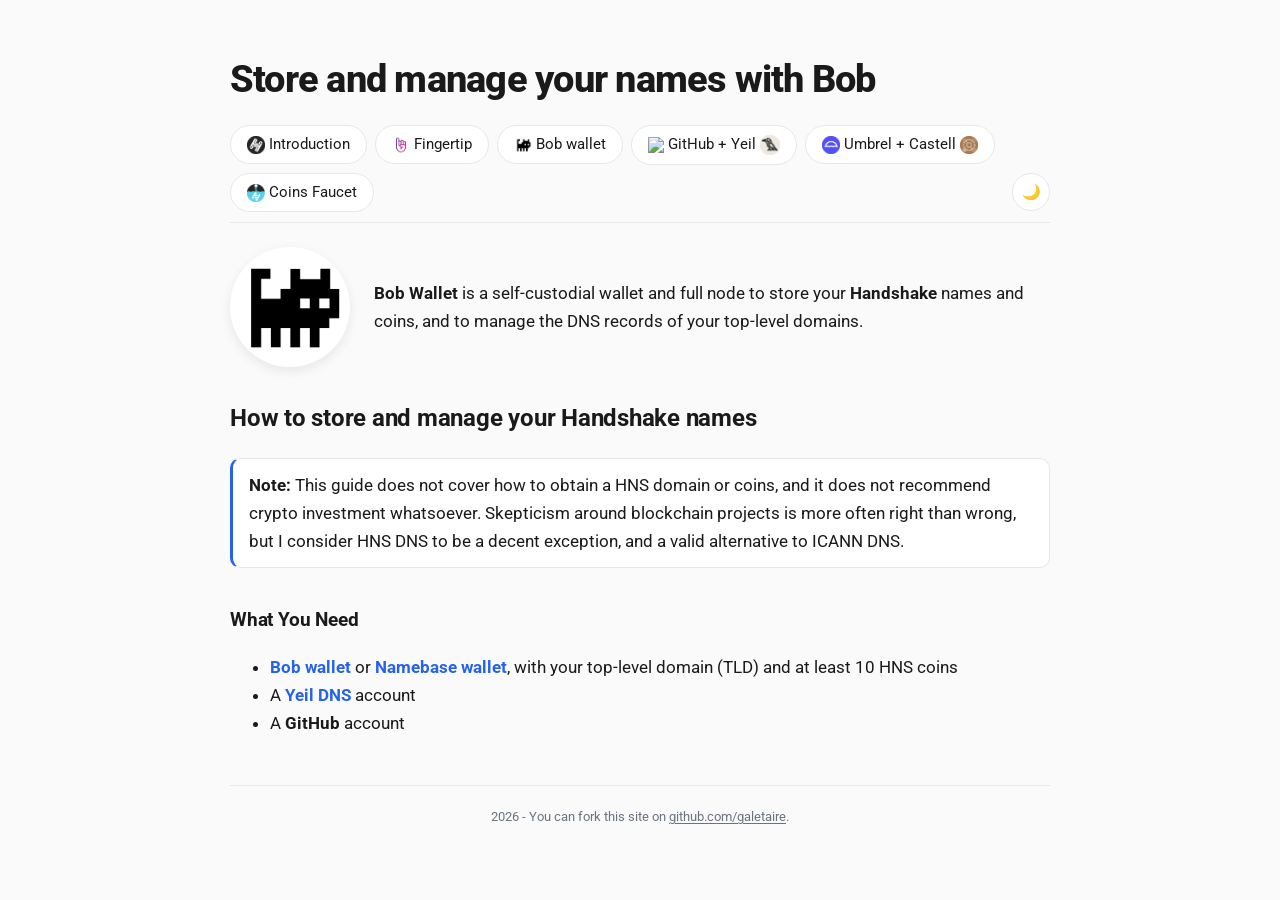
==== bobwallet.html @ 17236f43 "Rename faucet page to Coins Faucet Use the new Coins Faucet label across the navbar and faucet.html'" ====
<!DOCTYPE html>
<html lang="en">
<head>
      <meta charset="UTF-8">
      <script>(function(){var t=localStorage.getItem('theme');if(t)document.documentElement.setAttribute('data-theme',t);})();</script>
      <meta name="viewport" content="width=device-width, initial-scale=1.0">
      <meta title="Bob Wallet - Handshake functional guide">
      <meta description="Bob Wallet - A functional guide for Handshake users">
      <meta name="lightning" content="lnurlp:galetaire@getalby.com"/>
      <meta property="og:site_name" content="Handshake functional guide"/>
      <meta property="og:description" content="Bob Wallet - A functional guide for Handshake users" />
      <meta property="og:image" content="https://raw.githubusercontent.com/galetaire/galetaireID/refs/heads/main/public/favicon.ico">
      <link href="https://fonts.googleapis.com/css2?family=Roboto:wght@400;700&display=swap" rel="stylesheet">
      <link href="http://fonts.googleapis.com/css?family=Questrial" rel="stylesheet" type="text/css">
      <link href="styles/style.css" rel="stylesheet" type="text/css">
      <title>Bob Wallet - Handshake functional guide</title>
</head>
<body>
<h1>Store and manage your names with Bob</h1>
<div class="navbar">
  <button onclick="window.location.href='index.html'"><img src="images/handshake-mark.png" class="icon-inline" width="18px"/> Introduction</button>
  <button onclick="window.location.href='fingertip.html'"><img src="images/fingertip-mark.png" class="icon-inline" width="18px"/> Fingertip</button>
  <button onclick="window.location.href='bobwallet.html'"><img src="images/bob-mark.png" class="icon-inline" width="18px"/> Bob wallet</button>
  <button onclick="window.location.href='github.html'"><img src="images/github-mark.svg" class="icon-inline" width="18px"/> GitHub + Yeil <img src="images/yeil-mark.png" class="icon-inline" width="20px"/></button>
  <button onclick="window.location.href='umbrel.html'"><img src="images/umbrel-mark.png" class="icon-inline" width="18px"/> Umbrel + Castell <img src="images/castell-mark.png" class="icon-inline" width="18px"/></button>
  <button onclick="window.location.href='faucet.html'"><img src="images/faucet.png" class="icon-inline" width="18px"/> Coins Faucet </button>
  <button id="theme-toggle" class="theme-toggle" onclick="toggleTheme()" aria-label="Toggle theme">🌙</button>
</div>

<div class="intro">
  <img src="images/bob-mark.png" alt="Bob Wallet">
  <p><b>Bob Wallet</b> is a self-custodial wallet and full node to store your <b>Handshake</b> names and coins, and to manage the DNS records of your top-level domains.</p>
</div>

<div class="guide">
<h2>How to store and manage your Handshake names</h2>

<blockquote>
  <p><b>Note:</b> This guide does not cover how to obtain a HNS domain or coins, and it does not recommend crypto investment whatsoever. Skepticism around blockchain projects is more often right than wrong, but I consider HNS DNS to be a decent exception, and a valid alternative to ICANN DNS.</p>
</blockquote>

<h3>What You Need</h3>

<ul>
  <li><a href="https://github.com/shadstoneofficial/bob-wallet/releases" target="_blank"><b>Bob wallet</b></a> or <a href="https://namebase.io/wallet" target="_blank"><b>Namebase wallet</b></a>, with your top-level domain (TLD) and at least 10 HNS coins</li>
  <li>A <a href="https://dns.yeil.app" target="_blank"><b>Yeil DNS</b></a> account</li>
  <li>A <b>GitHub</b> account</li>
</ul>

</div>

<!-- Footer-->
<div id="footer">
  <script>document.write(new Date().getFullYear())</script> - You can fork this site on <a href="https://github.com/galetaire/homesite-hns" target="_blank">github.com/galetaire</a>.
</div>
<script src="theme.js" defer></script>
</body>
</html>
---- styles/style.css ----
:root {
  --bg: #fafafa;
  --surface: #ffffff;
  --surface-2: #f2f3f5;
  --text: #1a1a1a;
  --text-muted: #6b7280;
  --accent: #2563eb;
  --accent-hover: #1d4ed8;
  --accent-soft: rgba(37, 99, 235, 0.1);
  --border: #e5e7eb;
  --radius: 14px;
  --radius-sm: 10px;
  --shadow-sm: 0 1px 2px rgba(15, 17, 21, 0.04), 0 1px 3px rgba(15, 17, 21, 0.06);
  --shadow-md: 0 4px 12px rgba(15, 17, 21, 0.08);
  --brand-nostr: #7c3aed;
  --brand-primal: #b91c1c;
  color-scheme: light dark;
}

@media (prefers-color-scheme: dark) {
  :root {
    --bg: #0f1115;
    --surface: #1a1d23;
    --surface-2: #20242c;
    --text: #e8e9ec;
    --text-muted: #9aa0ab;
    --accent: #60a5fa;
    --accent-hover: #8ec1fb;
    --accent-soft: rgba(96, 165, 250, 0.14);
    --border: #2a2e37;
    --shadow-sm: 0 1px 2px rgba(0, 0, 0, 0.3), 0 1px 3px rgba(0, 0, 0, 0.35);
    --shadow-md: 0 6px 16px rgba(0, 0, 0, 0.4);
    --brand-nostr: #c084fc;
    --brand-primal: #f87171;
  }
}

/* Manual theme override (wins over system preference once the user picks one) */
html[data-theme="light"] {
  --bg: #fafafa;
  --surface: #ffffff;
  --surface-2: #f2f3f5;
  --text: #1a1a1a;
  --text-muted: #6b7280;
  --accent: #2563eb;
  --accent-hover: #1d4ed8;
  --accent-soft: rgba(37, 99, 235, 0.1);
  --border: #e5e7eb;
  --shadow-sm: 0 1px 2px rgba(15, 17, 21, 0.04), 0 1px 3px rgba(15, 17, 21, 0.06);
  --shadow-md: 0 4px 12px rgba(15, 17, 21, 0.08);
  --brand-nostr: #7c3aed;
  --brand-primal: #b91c1c;
}

html[data-theme="dark"] {
  --bg: #0f1115;
  --surface: #1a1d23;
  --surface-2: #20242c;
  --text: #e8e9ec;
  --text-muted: #9aa0ab;
  --accent: #60a5fa;
  --accent-hover: #8ec1fb;
  --accent-soft: rgba(96, 165, 250, 0.14);
  --border: #2a2e37;
  --shadow-sm: 0 1px 2px rgba(0, 0, 0, 0.3), 0 1px 3px rgba(0, 0, 0, 0.35);
  --shadow-md: 0 6px 16px rgba(0, 0, 0, 0.4);
  --brand-nostr: #c084fc;
  --brand-primal: #f87171;
}

* {
  box-sizing: border-box;
}

html {
  font-size: 17px;
  line-height: 1.65;
  scroll-behavior: smooth;
}

::selection {
  background: var(--accent-soft);
  color: var(--text);
}

::-webkit-scrollbar {
  height: 8px;
  width: 8px;
}

::-webkit-scrollbar-track {
  background: transparent;
}

::-webkit-scrollbar-thumb {
  background: var(--border);
  border-radius: 999px;
}

body {
  max-width: 860px;
  width: 100%;
  margin: 0 auto;
  padding: 48px 20px 32px;
  font-family: 'Roboto', 'Questrial', system-ui, -apple-system, sans-serif;
  color: var(--text);
  background: var(--bg);
  transition: background-color 0.2s ease, color 0.2s ease;
}

h1 {
  font-size: clamp(30px, 5vw, 38px);
  font-weight: 800;
  letter-spacing: -0.02em;
  margin: 0 0 4px;
}

h2 {
  font-size: 24px;
  font-weight: 700;
  letter-spacing: -0.01em;
}

h3 {
  font-size: 19px;
  font-weight: 700;
  letter-spacing: -0.01em;
  margin-top: 36px;
  margin-bottom: 12px;
}

p {
  color: var(--text);
}

a:link,
a:visited {
  color: var(--accent);
  text-decoration: none;
  background-image: linear-gradient(var(--accent), var(--accent));
  background-position: 0 100%;
  background-repeat: no-repeat;
  background-size: 0% 1px;
  transition: background-size 0.2s ease, color 0.2s ease;
}

a:hover,
a:focus-visible {
  color: var(--accent-hover);
  background-size: 100% 1px;
}

a:focus-visible,
button:focus-visible {
  outline: 2px solid var(--accent);
  outline-offset: 2px;
}

small {
  color: var(--text-muted);
}

hr {
  border: none;
  border-top: 1px solid var(--border);
  margin: 32px 0;
}

#title {
  text-align: left;
  padding: 30px 0;
  font-size: 28px;
  letter-spacing: -0.01em;
  color: var(--text);
}

#legend {
  display: flex;
  flex-wrap: wrap;
  justify-content: flex-end;
  padding: 0 10px 10px;
  font-size: 12px;
}

#legend .item {
  line-height: 12px;
  padding: 0 10px 0 4px;
}

#legend .item.male {
  border-left: 12px solid #19A0AA;
}

#legend .item.female {
  border-left: 12px solid #F15F36;
}

.chart-wrapper {
  width: 100%;
  max-width: 100%;
  overflow-x: auto;
}

/* Wider content pages (chart-heavy) */
body.wide {
  max-width: 920px;
}

.page-subtitle {
  display: block;
  margin-top: 10px;
  color: var(--text-muted);
  font-size: 14px;
}

/* Chapter index (market.html table of contents) */
.index {
  background: var(--surface);
  border: 1px solid var(--border);
  border-radius: var(--radius);
  box-shadow: var(--shadow-sm);
  padding: 20px 24px;
}

.index ul {
  list-style: none;
  margin: 0;
  padding: 0;
}

.index > ul > li {
  font-weight: 700;
  margin-top: 14px;
}

.index > ul > li:first-child {
  margin-top: 0;
}

.index ul ul {
  margin: 6px 0 6px 8px;
  padding-left: 16px;
  border-left: 1px solid var(--border);
}

.index ul ul li {
  font-weight: 400;
  font-size: 14px;
  padding: 4px 0;
}

/* Chapters / chart subsections (market.html) */
.section {
  margin: 40px 0;
}

.section > h2 {
  padding-bottom: 12px;
  border-bottom: 1px solid var(--border);
}

.subsection {
  background: var(--surface);
  border: 1px solid var(--border);
  border-radius: var(--radius);
  box-shadow: var(--shadow-sm);
  padding: 20px 24px;
  margin: 20px 0;
}

.subsection h3 {
  margin-top: 0;
}

.subsection small {
  display: block;
  margin-top: 8px;
}

/* Two column layout (fonts.html) */
.two-column-container {
  display: flex;
  flex-wrap: wrap;
  gap: 20px;
  padding: 0;
  margin: 20px 0;
}

.two-column-container .column {
  flex: 1 1 260px;
  background: var(--surface);
  border: 1px solid var(--border);
  border-radius: var(--radius);
  box-shadow: var(--shadow-sm);
  padding: 20px 24px;
}

.two-column-container .column > li {
  list-style: none;
  font-weight: 700;
  margin-top: 14px;
}

.two-column-container .column > li:first-child {
  margin-top: 0;
}

.two-column-container ul {
  list-style: none;
  margin: 6px 0 6px 8px;
  padding-left: 16px;
  border-left: 1px solid var(--border);
}

.two-column-container ul li {
  font-weight: 400;
  font-size: 14px;
  padding: 4px 0;
}

#footer {
  text-align: center;
  font-size: 13px;
  color: var(--text-muted);
  margin-top: 48px;
  padding-top: 20px;
  border-top: 1px solid var(--border);
}

#footer a {
  color: var(--text-muted);
  text-decoration: underline;
  text-underline-offset: 2px;
  background: none;
}

#footer a:hover {
  color: var(--accent);
}

/* Cards / sections */
.card {
  background: var(--surface);
  border: 1px solid var(--border);
  border-radius: var(--radius);
  box-shadow: var(--shadow-sm);
  padding: 24px;
}

.intro {
  display: flex;
  align-items: center;
  gap: 24px;
  margin: 24px 0;
}

.intro img {
  width: 120px;
  height: 120px;
  border-radius: 50%;
  object-fit: cover;
  box-shadow: var(--shadow-md);
  flex-shrink: 0;
}

.intro p {
  margin: 0;
}

table {
  width: 100%;
  border-collapse: separate;
  border-spacing: 0;
  word-wrap: break-word;
  margin: 20px 0;
  font-size: 15px;
  overflow-x: auto;
  background: var(--surface);
  border: 1px solid var(--border);
  border-radius: var(--radius);
  overflow: hidden;
}

th,
td {
  padding: 10px 20px;
  text-align: left;
  border-bottom: 1px solid var(--border);
}

th {
  background-color: var(--bg);
  font-weight: 700;
  font-size: 13px;
  text-transform: uppercase;
  letter-spacing: 0.04em;
  color: var(--text-muted);
}

tr:last-child td {
  border-bottom: none;
}

td a {
  color: var(--accent);
  text-decoration: none;
}

td a:hover {
  text-decoration: underline;
}

/* Contact list */
.contact-list {
  list-style: none;
  margin: 16px 0;
  padding: 0;
  display: flex;
  flex-direction: column;
  gap: 10px;
}

.contact-list li {
  display: flex;
  align-items: center;
  gap: 10px;
  background: var(--surface);
  border: 1px solid var(--border);
  border-radius: 10px;
  padding: 10px 14px;
  font-size: 15px;
}

.contact-list .signature {
  color: var(--text-muted);
  font-size: 13px;
}

.icon-inline {
  vertical-align: middle;
}

#map {
  height: 50vh;
  background: var(--surface-2);
  border: 1px solid var(--border);
  border-radius: var(--radius);
  overflow: hidden;
  margin: 20px 0;
}

.brand-nostr {
  color: var(--brand-nostr);
}

.brand-primal {
  color: var(--brand-primal);
}

/* Navbar */
.navbar {
  padding: 10px 0;
  display: flex;
  flex-wrap: wrap;
  justify-content: flex-start;
  align-items: center;
  gap: 8px;
  border-bottom: 1px solid var(--border);
  margin-bottom: 24px;
}

.navbar button {
  background-color: var(--surface);
  color: var(--text);
  border: 1px solid var(--border);
  padding: 9px 16px;
  border-radius: 999px;
  cursor: pointer;
  transition: background-color 0.2s ease, border-color 0.2s ease, transform 0.15s ease, box-shadow 0.2s ease;
  font-size: 15px;
  font-family: 'Roboto', sans-serif;
}

.navbar button:hover {
  background-color: var(--bg);
  border-color: var(--accent);
  transform: translateY(-1px);
  box-shadow: var(--shadow-sm);
}

.navbar button:active {
  transform: translateY(0);
}

.theme-toggle {
  margin-left: auto;
  width: 38px;
  height: 38px;
  padding: 0;
  display: inline-flex;
  align-items: center;
  justify-content: center;
  font-size: 16px;
  line-height: 1;
}

.signature {
  word-break: break-all;
  white-space: normal;
  font-family: ui-monospace, SFMono-Regular, Menlo, monospace;
}

/* Long-form guides (github.html) */
.guide h2 {
  margin-top: 32px;
}

.guide img {
  display: block;
  max-width: 100%;
  height: auto;
  margin: 16px 0;
  border: 1px solid var(--border);
  border-radius: var(--radius-sm);
}

.guide blockquote {
  margin: 20px 0;
  padding: 12px 16px;
  background: var(--surface);
  border: 1px solid var(--border);
  border-left: 3px solid var(--accent);
  border-radius: var(--radius-sm);
}

.guide blockquote p {
  margin: 0;
}

.guide code {
  padding: 1px 5px;
  font-family: ui-monospace, SFMono-Regular, Menlo, monospace;
  font-size: 0.9em;
  background: var(--surface-2);
  border-radius: 6px;
}

.guide pre {
  padding: 12px 16px;
  overflow-x: auto;
  background: var(--surface-2);
  border: 1px solid var(--border);
  border-radius: var(--radius-sm);
}

.guide pre code {
  padding: 0;
  background: none;
}

/* Mobile Responsiveness */
@media (max-width: 768px) {
  html {
    font-size: 15px;
  }

  body {
    width: 100%;
    padding: 32px 16px 24px;
  }

  h1 {
    line-height: 1.15;
  }

  h2 {
    font-size: 20px;
  }

  .intro {
    flex-direction: column;
    align-items: flex-start;
    gap: 16px;
  }

  .intro img {
    width: 96px;
    height: 96px;
  }

  .navbar {
    display: flex;
    flex-wrap: wrap;
    justify-content: flex-start;
  }

  .navbar button {
    font-size: 14px;
    padding: 8px 14px;
    width: auto;
  }

  table {
    font-size: 14px;
  }

  th,
  td {
    padding: 8px 12px;
  }

  #title {
    font-size: 24px;
  }

  .index,
  .subsection,
  .two-column-container .column {
    padding: 16px 18px;
  }

  .two-column-container {
    flex-direction: column;
  }
}
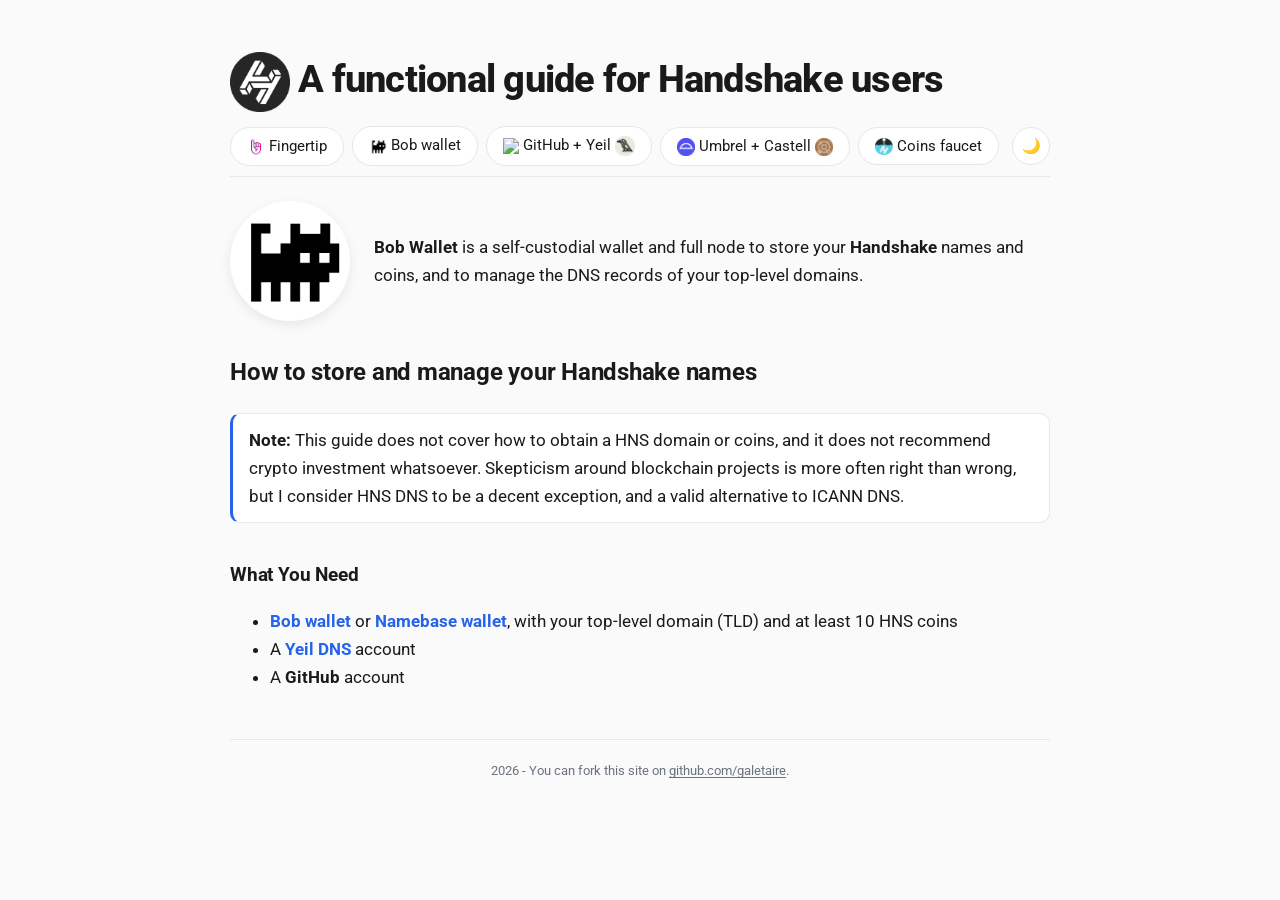
==== commit b7f2574c: "Make site logo and title the home link Use the same site heading on every page and link it to index." ====
--- a/bobwallet.html
+++ b/bobwallet.html
@@ -16,14 +16,13 @@
       <title>Bob Wallet - Handshake functional guide</title>
 </head>
 <body>
-<h1>Store and manage your names with Bob</h1>
+  <h1><a class="home-link" href="index.html"><img src="images/handshake-mark.png" class="icon-inline" width="60px" alt=""/> A functional guide for Handshake users</a></h1>
 <div class="navbar">
-  <button onclick="window.location.href='index.html'"><img src="images/handshake-mark.png" class="icon-inline" width="18px"/> Introduction</button>
   <button onclick="window.location.href='fingertip.html'"><img src="images/fingertip-mark.png" class="icon-inline" width="18px"/> Fingertip</button>
   <button onclick="window.location.href='bobwallet.html'"><img src="images/bob-mark.png" class="icon-inline" width="18px"/> Bob wallet</button>
   <button onclick="window.location.href='github.html'"><img src="images/github-mark.svg" class="icon-inline" width="18px"/> GitHub + Yeil <img src="images/yeil-mark.png" class="icon-inline" width="20px"/></button>
   <button onclick="window.location.href='umbrel.html'"><img src="images/umbrel-mark.png" class="icon-inline" width="18px"/> Umbrel + Castell <img src="images/castell-mark.png" class="icon-inline" width="18px"/></button>
-  <button onclick="window.location.href='faucet.html'"><img src="images/faucet.png" class="icon-inline" width="18px"/> Coins Faucet </button>
+  <button onclick="window.location.href='faucet.html'"><img src="images/faucet.png" class="icon-inline" width="18px"/> Coins faucet </button>
   <button id="theme-toggle" class="theme-toggle" onclick="toggleTheme()" aria-label="Toggle theme">🌙</button>
 </div>
 
--- a/styles/style.css
+++ b/styles/style.css
@@ -558,6 +558,18 @@
   background: none;
 }
 
+/* Site logo and title, links back to the home page */
+.home-link:link,
+.home-link:visited {
+  color: var(--text);
+  background-image: none;
+}
+
+.home-link:hover,
+.home-link:focus-visible {
+  color: var(--accent-hover);
+}
+
 /* Mobile Responsiveness */
 @media (max-width: 768px) {
   html {
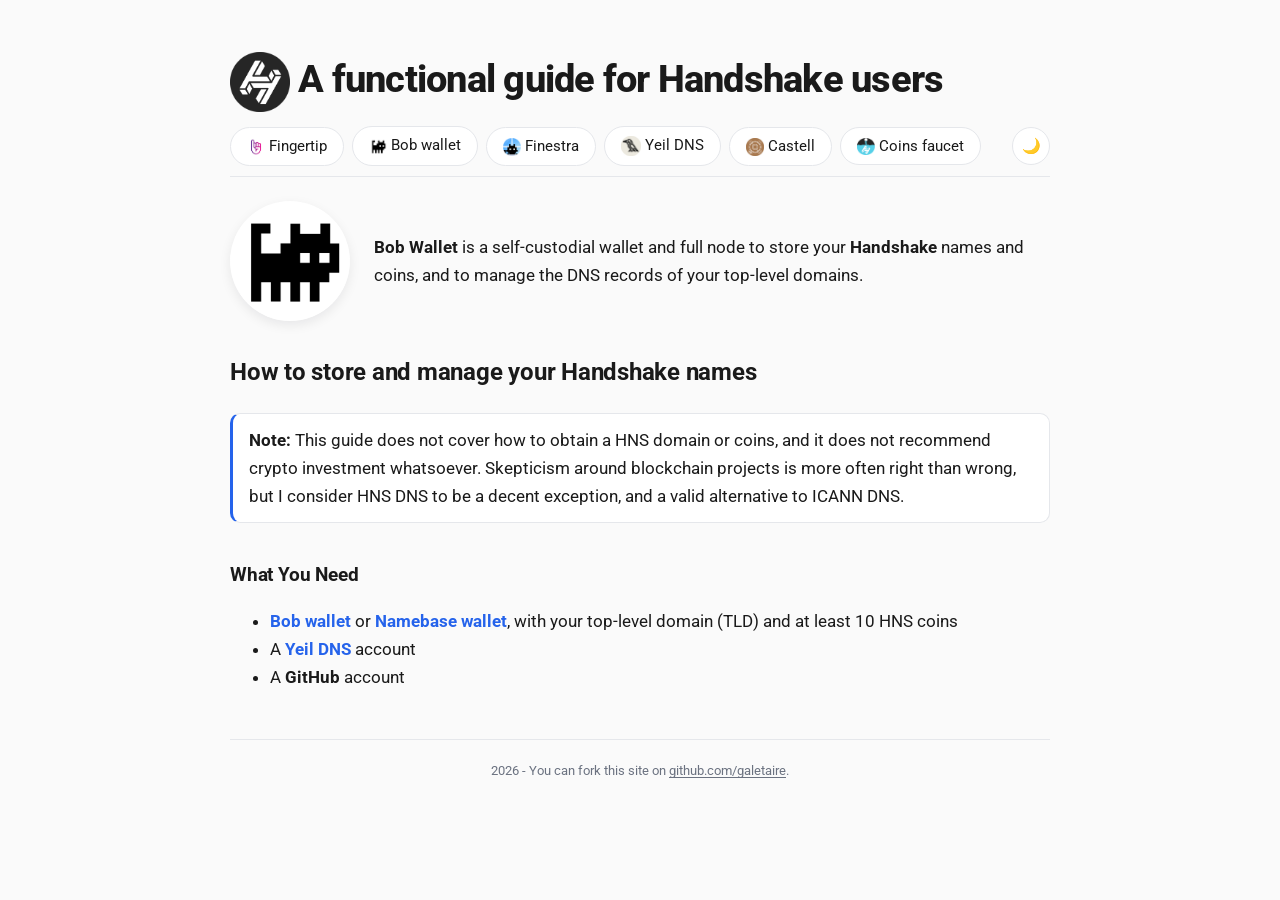
==== commit 4c76ba4b: "Reorganize guides around Yeil, Castell and Finestra Rename github.html to yeil.html and umbrel.html " ====
--- a/bobwallet.html
+++ b/bobwallet.html
@@ -20,9 +20,10 @@
 <div class="navbar">
   <button onclick="window.location.href='fingertip.html'"><img src="images/fingertip-mark.png" class="icon-inline" width="18px"/> Fingertip</button>
   <button onclick="window.location.href='bobwallet.html'"><img src="images/bob-mark.png" class="icon-inline" width="18px"/> Bob wallet</button>
-  <button onclick="window.location.href='github.html'"><img src="images/github-mark.svg" class="icon-inline" width="18px"/> GitHub + Yeil <img src="images/yeil-mark.png" class="icon-inline" width="20px"/></button>
-  <button onclick="window.location.href='umbrel.html'"><img src="images/umbrel-mark.png" class="icon-inline" width="18px"/> Umbrel + Castell <img src="images/castell-mark.png" class="icon-inline" width="18px"/></button>
-  <button onclick="window.location.href='faucet.html'"><img src="images/faucet.png" class="icon-inline" width="18px"/> Coins faucet </button>
+  <button onclick="window.location.href='finestra.html'"><img src="images/finestra-mark.png" class="icon-inline" width="18px"/> Finestra</button>
+  <button onclick="window.location.href='yeil.html'"><img src="images/yeil-mark.png" class="icon-inline" width="20px"/> Yeil DNS</button>
+  <button onclick="window.location.href='castell.html'"><img src="images/castell-mark.png" class="icon-inline" width="18px"/> Castell</button>
+  <button onclick="window.location.href='faucet.html'"><img src="images/faucet-mark.png" class="icon-inline" width="18px"/> Coins faucet</button>
   <button id="theme-toggle" class="theme-toggle" onclick="toggleTheme()" aria-label="Toggle theme">🌙</button>
 </div>
 
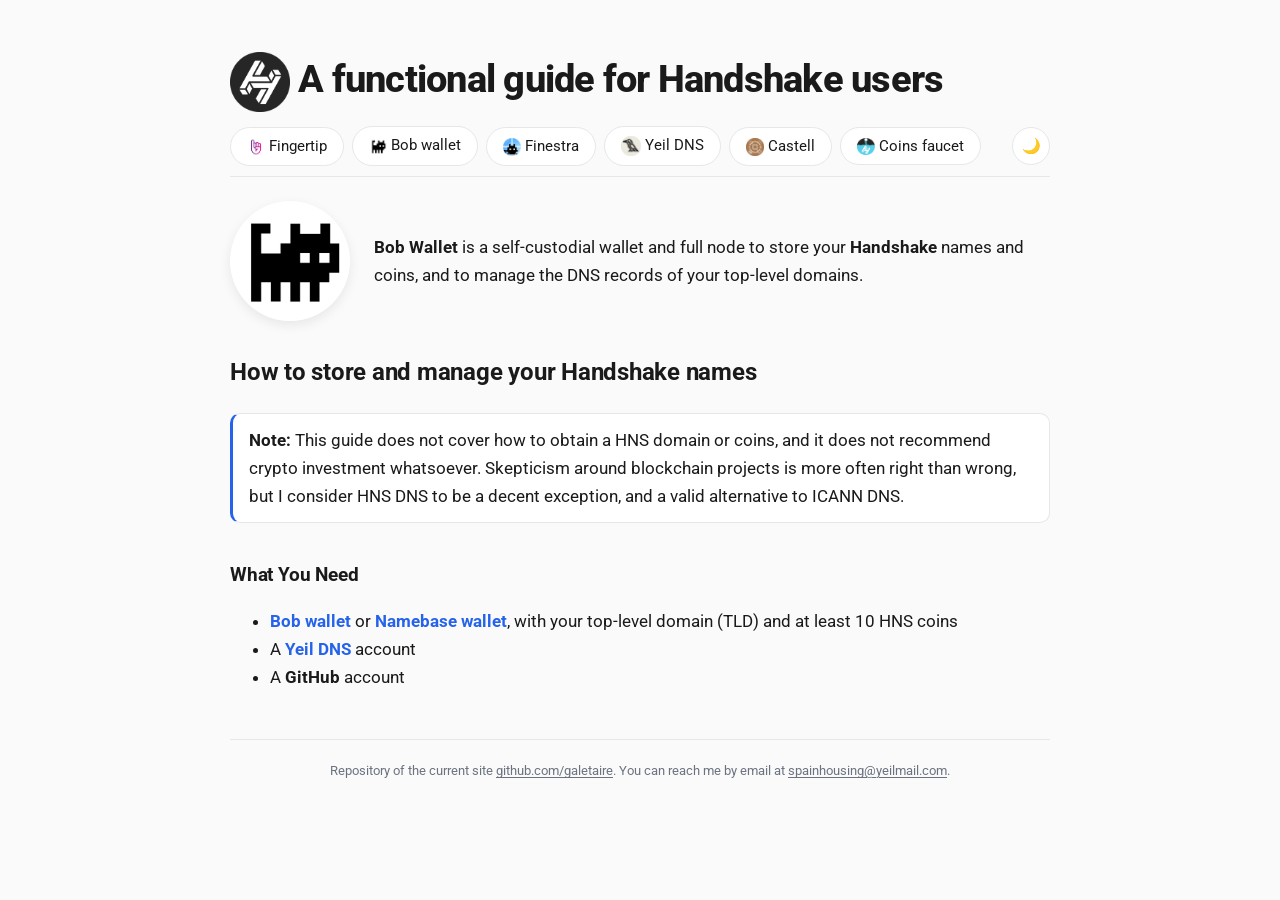
==== commit 62edc995: "Add Fingertip setup collage, guide index and new footer Add a window-style collage of the Fingertip-" ====
--- a/bobwallet.html
+++ b/bobwallet.html
@@ -51,7 +51,7 @@
 
 <!-- Footer-->
 <div id="footer">
-  <script>document.write(new Date().getFullYear())</script> - You can fork this site on <a href="https://github.com/galetaire/homesite-hns" target="_blank">github.com/galetaire</a>.
+  Repository of the current site <a href="https://github.com/galetaire/homesite-hns" target="_blank">github.com/galetaire</a>. You can reach me by email at <a href="mailto:spainhousing@yeilmail.com">spainhousing@yeilmail.com</a>.
 </div>
 <script src="theme.js" defer></script>
 </body>
--- a/styles/style.css
+++ b/styles/style.css
@@ -570,6 +570,181 @@
   color: var(--accent-hover);
 }
 
+/* Small "On this page" index for guide sections */
+.toc {
+  display: inline-block;
+  margin: 4px 0 8px;
+  padding: 10px 16px;
+  font-size: 14px;
+  background: var(--surface);
+  border: 1px solid var(--border);
+  border-radius: var(--radius-sm);
+}
+
+.toc b {
+  font-size: 12px;
+  text-transform: uppercase;
+  letter-spacing: 0.04em;
+  color: var(--text-muted);
+}
+
+.toc ul {
+  margin: 4px 0 0;
+  padding: 0;
+  list-style: none;
+}
+
+.toc li {
+  padding: 2px 0;
+}
+
+/* Window-style image collage, click an image to enlarge (collage.js) */
+.window {
+  margin: 20px 0;
+  overflow: hidden;
+  background: var(--surface);
+  border: 1px solid var(--border);
+  border-radius: var(--radius);
+  box-shadow: var(--shadow-md);
+}
+
+.window-bar {
+  display: flex;
+  align-items: center;
+  gap: 12px;
+  padding: 8px 14px;
+  font-size: 13px;
+  color: var(--text-muted);
+  background: var(--surface-2);
+  border-bottom: 1px solid var(--border);
+}
+
+.window-dots {
+  width: 10px;
+  height: 10px;
+  border-radius: 50%;
+  background: #ff5f57;
+  box-shadow: 16px 0 0 #febc2e, 32px 0 0 #28c840;
+  margin-right: 32px;
+}
+
+.collage {
+  display: grid;
+  grid-template-columns: repeat(3, 1fr);
+  grid-auto-rows: 150px;
+  grid-auto-flow: dense;
+  gap: 8px;
+  padding: 8px;
+}
+
+.collage-item:link,
+.collage-item:visited {
+  position: relative;
+  display: block;
+  overflow: hidden;
+  background-image: none;
+  border: 1px solid var(--border);
+  border-radius: var(--radius-sm);
+}
+
+.collage-item.wide {
+  grid-column: span 2;
+}
+
+.collage-item.tall {
+  grid-row: span 2;
+}
+
+.guide .collage-item img {
+  display: block;
+  width: 100%;
+  height: 100%;
+  margin: 0;
+  object-fit: cover;
+  object-position: top left;
+  border: none;
+  border-radius: 0;
+  transition: transform 0.25s ease;
+}
+
+.collage-item:hover img,
+.collage-item:focus-visible img {
+  transform: scale(1.04);
+}
+
+.collage-caption {
+  position: absolute;
+  left: 8px;
+  bottom: 8px;
+  max-width: calc(100% - 16px);
+  padding: 3px 9px;
+  font-size: 12px;
+  color: #fff;
+  background: rgba(15, 17, 21, 0.75);
+  border-radius: 999px;
+}
+
+.collage-caption b {
+  margin-right: 4px;
+}
+
+.lightbox {
+  max-width: min(1100px, 94vw);
+  padding: 12px;
+  color: var(--text);
+  background: var(--surface);
+  border: 1px solid var(--border);
+  border-radius: var(--radius);
+}
+
+.lightbox::backdrop {
+  background: rgba(0, 0, 0, 0.75);
+}
+
+.lightbox img {
+  display: block;
+  max-width: 100%;
+  max-height: 78vh;
+  margin: 0 auto;
+  border-radius: var(--radius-sm);
+}
+
+.lightbox-bar {
+  display: flex;
+  align-items: center;
+  justify-content: space-between;
+  gap: 12px;
+  margin-top: 10px;
+}
+
+.lightbox-caption {
+  margin: 0;
+  font-size: 14px;
+  text-align: center;
+}
+
+.lightbox button {
+  font: inherit;
+  cursor: pointer;
+  color: var(--text);
+  background: var(--surface-2);
+  border: 1px solid var(--border);
+  border-radius: 999px;
+  padding: 4px 12px;
+}
+
+.lightbox-close {
+  display: block;
+  margin: 0 0 10px auto;
+}
+
+@media (max-width: 600px) {
+  .collage {
+    grid-template-columns: repeat(2, 1fr);
+    grid-auto-rows: 120px;
+  }
+}
+
 /* Mobile Responsiveness */
 @media (max-width: 768px) {
   html {
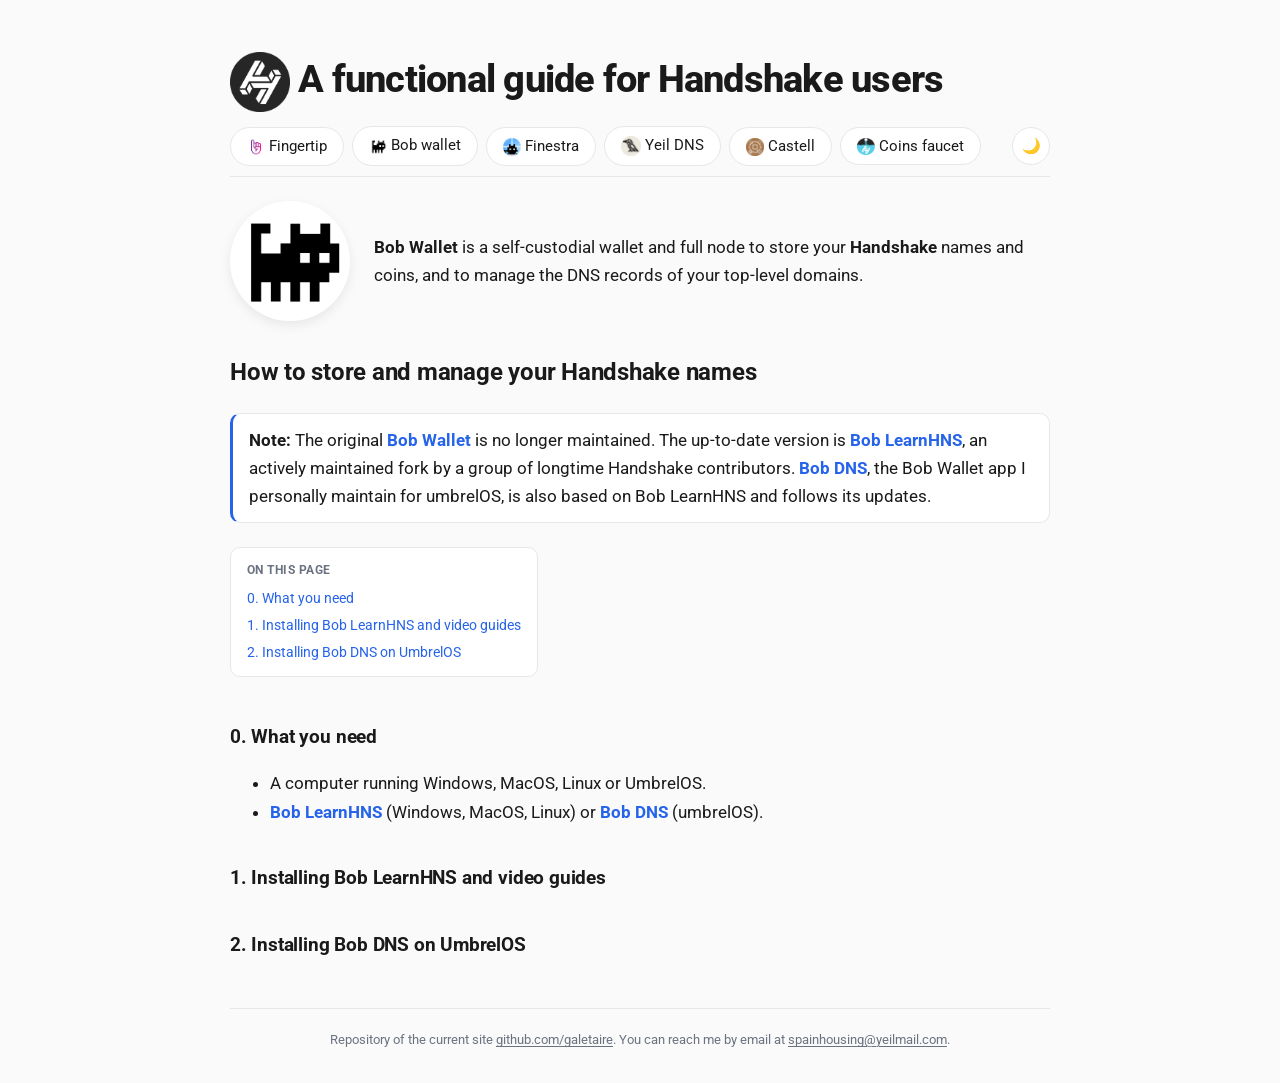
==== commit 906a72f6: "upadte" ====
--- a/bobwallet.html
+++ b/bobwallet.html
@@ -36,23 +36,35 @@
 <h2>How to store and manage your Handshake names</h2>
 
 <blockquote>
-  <p><b>Note:</b> This guide does not cover how to obtain a HNS domain or coins, and it does not recommend crypto investment whatsoever. Skepticism around blockchain projects is more often right than wrong, but I consider HNS DNS to be a decent exception, and a valid alternative to ICANN DNS.</p>
+  <p><strong>Note:</strong> The original <a href="https://github.com/kyokan/bob-wallet" target="_blank" rel="noopener noreferrer"><strong>Bob Wallet</strong></a> is no longer maintained. The up-to-date version is <a href="https://github.com/shadstoneofficial/bob-wallet/releases" target="_blank" rel="noopener noreferrer"><strong>Bob LearnHNS</strong></a>, an actively maintained fork by a group of longtime Handshake contributors. <a href="https://github.com/galetaire/bob-dns" target="_blank" rel="noopener noreferrer"><strong>Bob DNS</strong></a>, the Bob Wallet app I personally maintain for umbrelOS, is also based on Bob LearnHNS and follows its updates.</p>
 </blockquote>
 
-<h3>What You Need</h3>
+<nav class="toc" aria-label="On this page">
+  <b>On this page</b>
+  <ul>
+    <li><a href="#what-you-need">0. What you need</a></li>
+    <li><a href="#installing-learnhns">1. Installing Bob LearnHNS and video guides</a></li>
+    <li><a href="#installing-bob-dns">2. Installing Bob DNS on UmbrelOS</a></li>
+  </ul>
+</nav>
+
+<h3 id="what-you-need">0. What you need</h3>
 
 <ul>
-  <li><a href="https://github.com/shadstoneofficial/bob-wallet/releases" target="_blank"><b>Bob wallet</b></a> or <a href="https://namebase.io/wallet" target="_blank"><b>Namebase wallet</b></a>, with your top-level domain (TLD) and at least 10 HNS coins</li>
-  <li>A <a href="https://dns.yeil.app" target="_blank"><b>Yeil DNS</b></a> account</li>
-  <li>A <b>GitHub</b> account</li>
+  <li>A computer running Windows, MacOS, Linux or UmbrelOS.</li>
+  <li><a href="https://github.com/shadstoneofficial/bob-wallet/releases" target="_blank" rel="noopener noreferrer"><strong>Bob LearnHNS</strong></a> (Windows, MacOS, Linux) or <a href="https://github.com/galetaire/bob-dns" target="_blank" rel="noopener noreferrer"><strong>Bob DNS</strong></a> (umbrelOS).</li>
 </ul>
 
+<h3 id="installing-learnhns">1. Installing Bob LearnHNS and video guides</h3>
+
+<h3 id="installing-bob-dns">2. Installing Bob DNS on UmbrelOS</h3>
 </div>
-
 <!-- Footer-->
 <div id="footer">
   Repository of the current site <a href="https://github.com/galetaire/homesite-hns" target="_blank">github.com/galetaire</a>. You can reach me by email at <a href="mailto:spainhousing@yeilmail.com">spainhousing@yeilmail.com</a>.
 </div>
 <script src="theme.js" defer></script>
+<script src="collage.js" defer></script>
+<script src="sections.js" defer></script>
 </body>
 </html>
--- a/styles/style.css
+++ b/styles/style.css
@@ -594,6 +594,13 @@
   list-style: none;
 }
 
+.toc ul ul {
+  margin: 2px 0 2px 4px;
+  padding-left: 12px;
+  font-size: 13px;
+  border-left: 1px solid var(--border);
+}
+
 .toc li {
   padding: 2px 0;
 }
@@ -684,10 +691,6 @@
   border-radius: 999px;
 }
 
-.collage-caption b {
-  margin-right: 4px;
-}
-
 .lightbox {
   max-width: min(1100px, 94vw);
   padding: 12px;
@@ -745,6 +748,48 @@
   }
 }
 
+/* Collapsible guide subsections (sections.js) */
+.section-toggle {
+  display: flex;
+  align-items: center;
+  justify-content: space-between;
+  gap: 12px;
+  width: 100%;
+  padding: 10px 14px;
+  font: inherit;
+  text-align: left;
+  color: inherit;
+  cursor: pointer;
+  background: var(--surface);
+  border: 1px solid var(--border);
+  border-radius: var(--radius-sm);
+  transition: border-color 0.2s ease;
+}
+
+.section-toggle:hover {
+  border-color: var(--accent);
+}
+
+.section-toggle::after {
+  content: "›";
+  font-size: 1.3em;
+  line-height: 1;
+  color: var(--text-muted);
+  transition: transform 0.2s ease;
+}
+
+.section-toggle[aria-expanded="true"]::after {
+  transform: rotate(90deg);
+}
+
+.guide h4:has(.section-toggle) {
+  margin: 12px 0;
+}
+
+.section-body {
+  padding: 0 4px 8px;
+}
+
 /* Mobile Responsiveness */
 @media (max-width: 768px) {
   html {
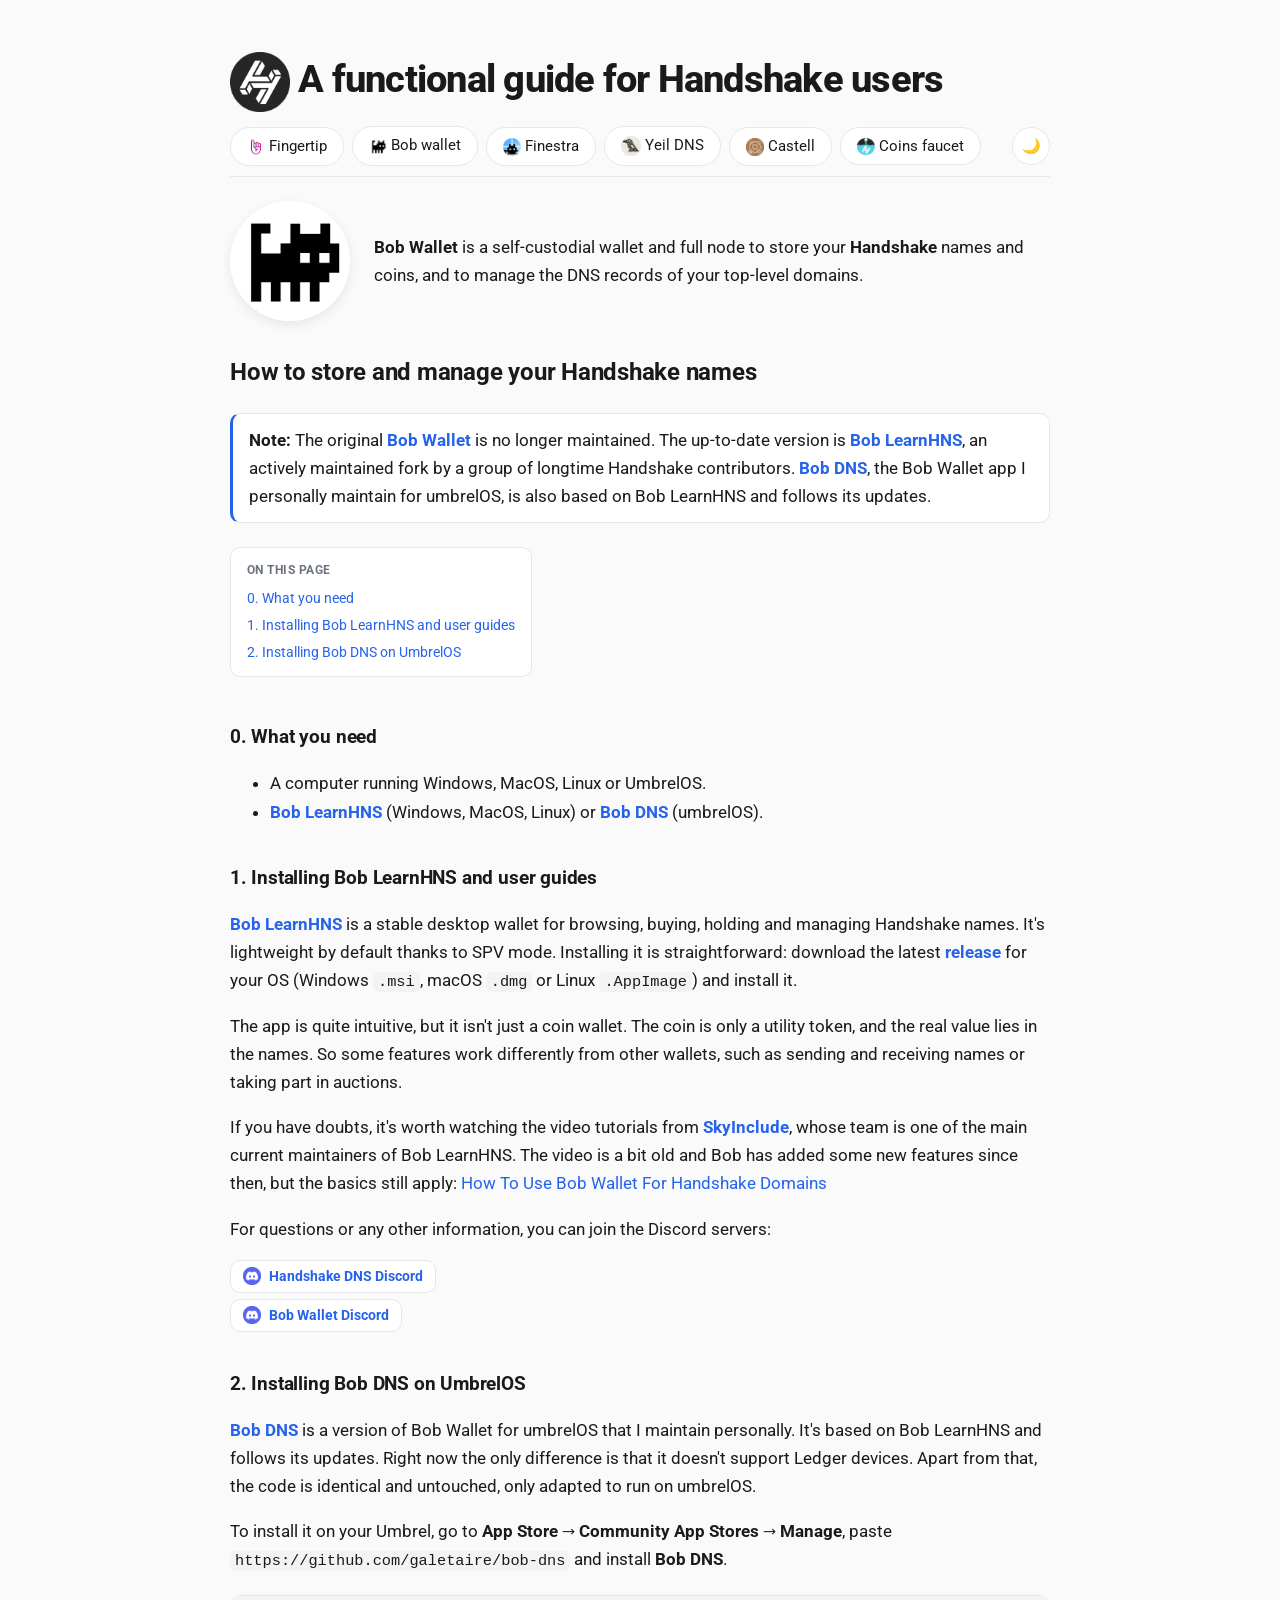
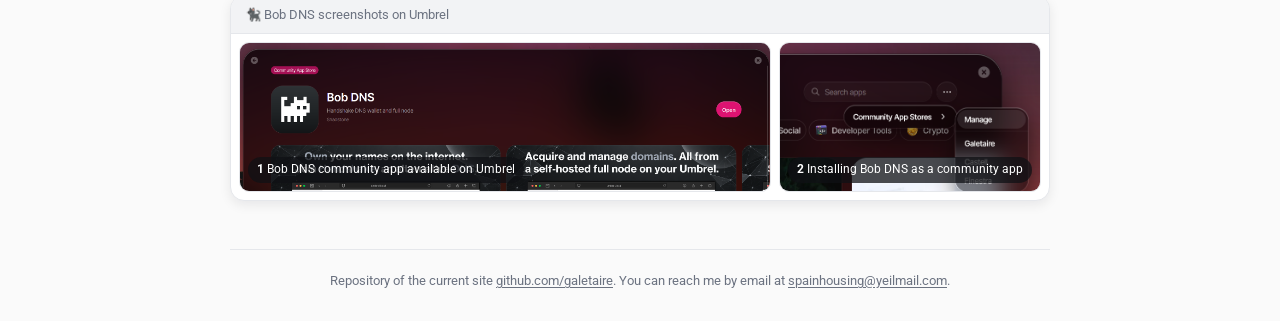
==== commit 6f674a4f: "Finish Bob Wallet guide and set up Finestra guide Add the Bob LearnHNS and Bob DNS sections with scr" ====
--- a/bobwallet.html
+++ b/bobwallet.html
@@ -43,7 +43,7 @@
   <b>On this page</b>
   <ul>
     <li><a href="#what-you-need">0. What you need</a></li>
-    <li><a href="#installing-learnhns">1. Installing Bob LearnHNS and video guides</a></li>
+    <li><a href="#installing-learnhns">1. Installing Bob LearnHNS and user guides</a></li>
     <li><a href="#installing-bob-dns">2. Installing Bob DNS on UmbrelOS</a></li>
   </ul>
 </nav>
@@ -55,10 +55,36 @@
   <li><a href="https://github.com/shadstoneofficial/bob-wallet/releases" target="_blank" rel="noopener noreferrer"><strong>Bob LearnHNS</strong></a> (Windows, MacOS, Linux) or <a href="https://github.com/galetaire/bob-dns" target="_blank" rel="noopener noreferrer"><strong>Bob DNS</strong></a> (umbrelOS).</li>
 </ul>
 
-<h3 id="installing-learnhns">1. Installing Bob LearnHNS and video guides</h3>
+<h3 id="installing-learnhns">1. Installing Bob LearnHNS and user guides</h3>
+
+<p><a href="https://bobwallet.org/" target="_blank" rel="noopener noreferrer"><strong>Bob LearnHNS</strong></a> is a stable desktop wallet for browsing, buying, holding and managing Handshake names. It's lightweight by default thanks to SPV mode. Installing it is straightforward: download the latest <a href="https://github.com/shadstoneofficial/bob-wallet/releases" target="_blank" rel="noopener noreferrer"><strong>release</strong></a> for your OS (Windows <code>.msi</code>, macOS <code>.dmg</code> or Linux <code>.AppImage</code>) and install it.</p>
+
+<p>The app is quite intuitive, but it isn't just a coin wallet. The coin is only a utility token, and the real value lies in the names. So some features work differently from other wallets, such as sending and receiving names or taking part in auctions.</p>
+
+<p>If you have doubts, it's worth watching the video tutorials from <a href="https://www.youtube.com/playlist?list=PLABGm4mKXzKWaj1tj4YjfBzj-RpR5CeA3" target="_blank" rel="noopener noreferrer"><strong>SkyInclude</strong></a>, whose team is one of the main current maintainers of Bob LearnHNS. The video is a bit old and Bob has added some new features since then, but the basics still apply: <a href="https://youtu.be/SFF_kStTTLY" target="_blank" rel="noopener noreferrer">How To Use Bob Wallet For Handshake Domains</a></p>
+
+<p>For questions or any other information, you can join the Discord servers:</p>
+
+<ul class="contact-list compact">
+  <li><img src="images/discord-mark.png" class="icon-inline" width="18" alt=""> <a href="https://discord.gg/Q2HfjDGfz" target="_blank" rel="noopener noreferrer"><b>Handshake DNS Discord</b></a></li>
+  <li><img src="images/discord-mark.png" class="icon-inline" width="18" alt=""> <a href="https://discord.gg/rQAgWnWyy" target="_blank" rel="noopener noreferrer"><b>Bob Wallet Discord</b></a></li>
+</ul>
 
 <h3 id="installing-bob-dns">2. Installing Bob DNS on UmbrelOS</h3>
+
+<p><a href="https://github.com/galetaire/bob-dns" target="_blank" rel="noopener noreferrer"><strong>Bob DNS</strong></a> is a version of Bob Wallet for umbrelOS that I maintain personally. It's based on Bob LearnHNS and follows its updates. Right now the only difference is that it doesn't support Ledger devices. Apart from that, the code is identical and untouched, only adapted to run on umbrelOS.</p>
+
+<p>To install it on your Umbrel, go to <strong>App Store</strong> → <strong>Community App Stores</strong> → <strong>Manage</strong>, paste <code>https://github.com/galetaire/bob-dns</code> and install <strong>Bob DNS</strong>.</p>
+
+<div class="window">
+  <div class="window-bar">🐈‍⬛ Bob DNS screenshots on Umbrel</div>
+  <div class="collage">
+    <a class="collage-item wide" href="images/bobdns1.png"><img src="images/bobdns1.png" alt="Bob DNS community app available on Umbrel" loading="lazy"><span class="collage-caption"><b>1</b> Bob DNS community app available on Umbrel</span></a>
+    <a class="collage-item" href="images/bobdns2.png"><img src="images/bobdns2.png" alt="Installing Bob DNS as a community app" loading="lazy"><span class="collage-caption"><b>2</b> Installing Bob DNS as a community app</span></a>
+  </div>
 </div>
+</div>
+
 <!-- Footer-->
 <div id="footer">
   Repository of the current site <a href="https://github.com/galetaire/homesite-hns" target="_blank">github.com/galetaire</a>. You can reach me by email at <a href="mailto:spainhousing@yeilmail.com">spainhousing@yeilmail.com</a>.
--- a/styles/style.css
+++ b/styles/style.css
@@ -790,6 +790,26 @@
   padding: 0 4px 8px;
 }
 
+/* Slim link boxes that only take the width they need (bobwallet.html Discord links) */
+.contact-list.compact {
+  align-items: flex-start;
+  gap: 6px;
+}
+
+/* Small icons inside guides are not screenshots: no frame or spacing */
+.guide img.icon-inline {
+  display: inline;
+  margin: 0;
+  border: none;
+  border-radius: 0;
+}
+
+.contact-list.compact li {
+  gap: 8px;
+  padding: 4px 12px;
+  font-size: 14px;
+}
+
 /* Mobile Responsiveness */
 @media (max-width: 768px) {
   html {
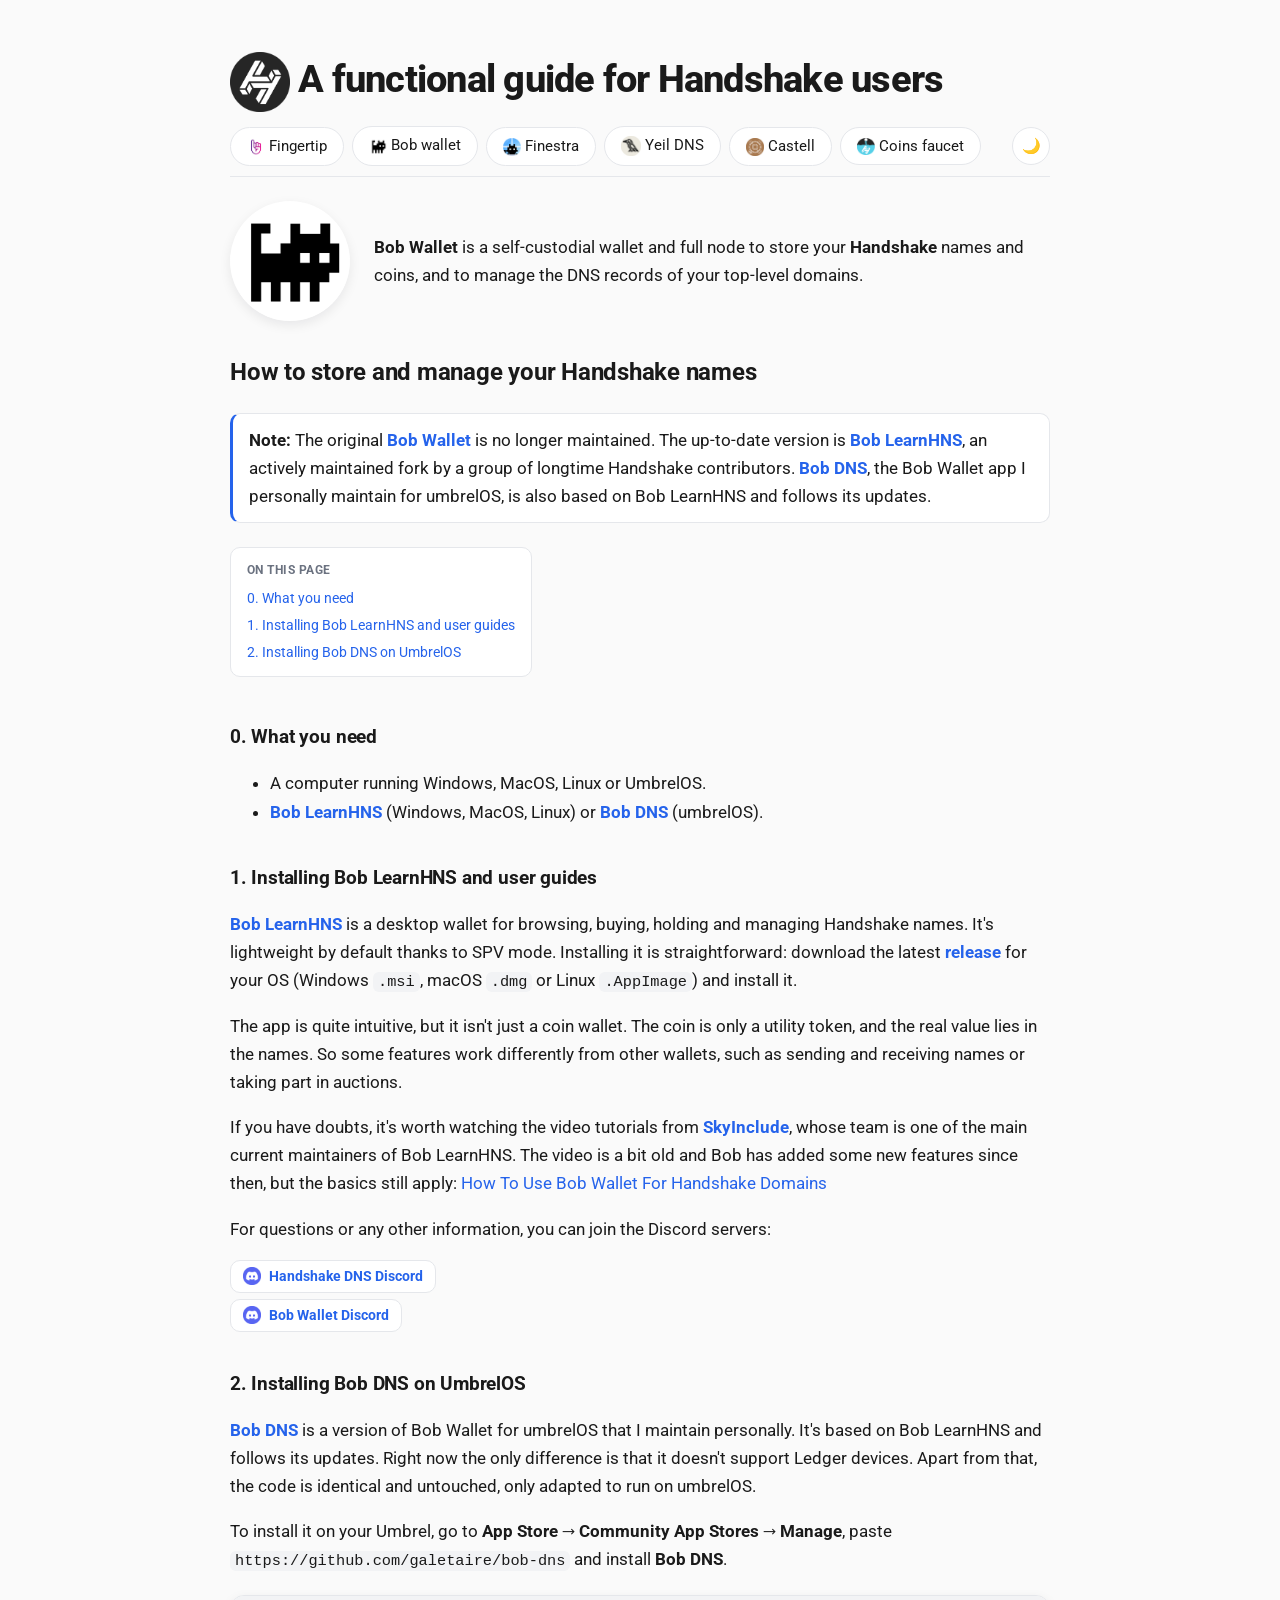
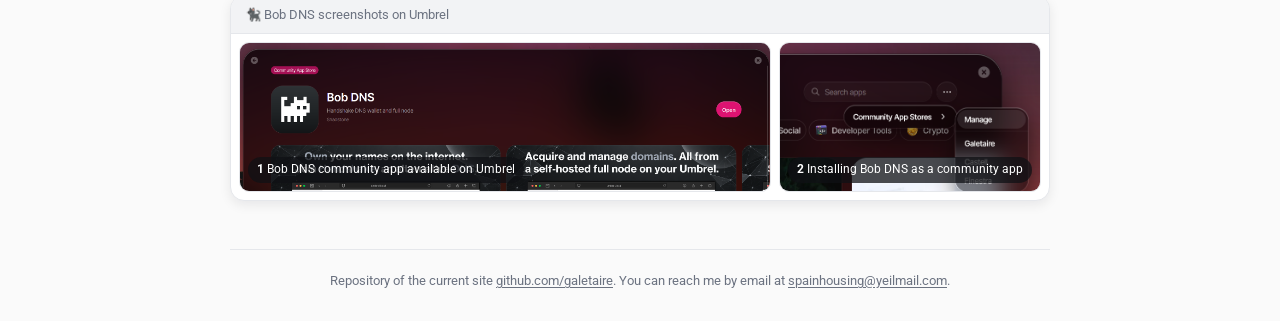
==== commit 676c0c07: "update site" ====
--- a/bobwallet.html
+++ b/bobwallet.html
@@ -57,7 +57,7 @@
 
 <h3 id="installing-learnhns">1. Installing Bob LearnHNS and user guides</h3>
 
-<p><a href="https://bobwallet.org/" target="_blank" rel="noopener noreferrer"><strong>Bob LearnHNS</strong></a> is a stable desktop wallet for browsing, buying, holding and managing Handshake names. It's lightweight by default thanks to SPV mode. Installing it is straightforward: download the latest <a href="https://github.com/shadstoneofficial/bob-wallet/releases" target="_blank" rel="noopener noreferrer"><strong>release</strong></a> for your OS (Windows <code>.msi</code>, macOS <code>.dmg</code> or Linux <code>.AppImage</code>) and install it.</p>
+<p><a href="https://bobwallet.org/" target="_blank" rel="noopener noreferrer"><strong>Bob LearnHNS</strong></a> is a desktop wallet for browsing, buying, holding and managing Handshake names. It's lightweight by default thanks to SPV mode. Installing it is straightforward: download the latest <a href="https://github.com/shadstoneofficial/bob-wallet/releases" target="_blank" rel="noopener noreferrer"><strong>release</strong></a> for your OS (Windows <code>.msi</code>, macOS <code>.dmg</code> or Linux <code>.AppImage</code>) and install it.</p>
 
 <p>The app is quite intuitive, but it isn't just a coin wallet. The coin is only a utility token, and the real value lies in the names. So some features work differently from other wallets, such as sending and receiving names or taking part in auctions.</p>
 
@@ -66,8 +66,8 @@
 <p>For questions or any other information, you can join the Discord servers:</p>
 
 <ul class="contact-list compact">
-  <li><img src="images/discord-mark.png" class="icon-inline" width="18" alt=""> <a href="https://discord.gg/Q2HfjDGfz" target="_blank" rel="noopener noreferrer"><b>Handshake DNS Discord</b></a></li>
-  <li><img src="images/discord-mark.png" class="icon-inline" width="18" alt=""> <a href="https://discord.gg/rQAgWnWyy" target="_blank" rel="noopener noreferrer"><b>Bob Wallet Discord</b></a></li>
+  <li><img src="images/discord-mark.png" class="icon-inline" width="18" alt=""> <a href="https://discord.gg/DpgpU6d5Fz" target="_blank" rel="noopener noreferrer"><b>Handshake DNS Discord</b></a></li>
+  <li><img src="images/discord-mark.png" class="icon-inline" width="18" alt=""> <a href="https://discord.gg/jshdyVVAPk" target="_blank" rel="noopener noreferrer"><b>Bob Wallet Discord</b></a></li>
 </ul>
 
 <h3 id="installing-bob-dns">2. Installing Bob DNS on UmbrelOS</h3>
--- a/styles/style.css
+++ b/styles/style.css
@@ -810,6 +810,128 @@
   font-size: 14px;
 }
 
+/* Faucet request form (faucet.js) */
+.faucet-form {
+  display: flex;
+  flex-direction: column;
+  gap: 6px;
+  max-width: 520px;
+  margin: 20px 0;
+  padding: 20px 24px;
+  background: var(--surface);
+  border: 1px solid var(--border);
+  border-radius: var(--radius);
+  box-shadow: var(--shadow-sm);
+}
+
+.faucet-form label {
+  margin-top: 10px;
+  font-size: 14px;
+  font-weight: 700;
+}
+
+.faucet-form input[type="text"] {
+  width: 100%;
+  padding: 9px 12px;
+  font: inherit;
+  font-size: 15px;
+  color: var(--text);
+  background: var(--bg);
+  border: 1px solid var(--border);
+  border-radius: var(--radius-sm);
+}
+
+.faucet-form input[type="text"]:focus {
+  outline: 2px solid var(--accent);
+  outline-offset: 1px;
+}
+
+.faucet-form input[type="text"]:user-invalid {
+  border-color: #dc2626;
+}
+
+.faucet-form .field-hint {
+  font-size: 12px;
+}
+
+.faucet-form .faucet-consent {
+  display: flex;
+  align-items: flex-start;
+  gap: 8px;
+  margin-top: 14px;
+  font-weight: 400;
+  color: var(--text-muted);
+}
+
+.faucet-form .faucet-consent input {
+  margin-top: 5px;
+}
+
+.faucet-trap {
+  display: none;
+}
+
+.faucet-form button {
+  align-self: flex-start;
+  margin-top: 14px;
+  padding: 9px 20px;
+  font: inherit;
+  font-size: 15px;
+  font-weight: 700;
+  color: #fff;
+  cursor: pointer;
+  background: #16a34a;
+  border: none;
+  border-radius: 999px;
+}
+
+.faucet-form button:hover {
+  background: #15803d;
+}
+
+.faucet-form button.empty,
+.faucet-form button.empty:hover,
+.faucet-form button.empty:disabled {
+  color: var(--text-muted);
+  cursor: not-allowed;
+  background: var(--surface-2);
+  border: 1px solid var(--border);
+  opacity: 1;
+}
+
+.faucet-counter {
+  display: inline-block;
+  margin: 4px 0 0;
+  padding: 6px 14px;
+  font-size: 14px;
+  background: var(--surface);
+  border: 1px solid var(--border);
+  border-radius: 999px;
+}
+
+.faucet-counter[hidden] {
+  display: none;
+}
+
+.faucet-form button:disabled {
+  opacity: 0.6;
+  cursor: wait;
+}
+
+.faucet-status {
+  min-height: 1.4em;
+  margin: 4px 0 0;
+  font-size: 14px;
+}
+
+.faucet-status.ok {
+  color: #16a34a;
+}
+
+.faucet-status.error {
+  color: #dc2626;
+}
+
 /* Mobile Responsiveness */
 @media (max-width: 768px) {
   html {
